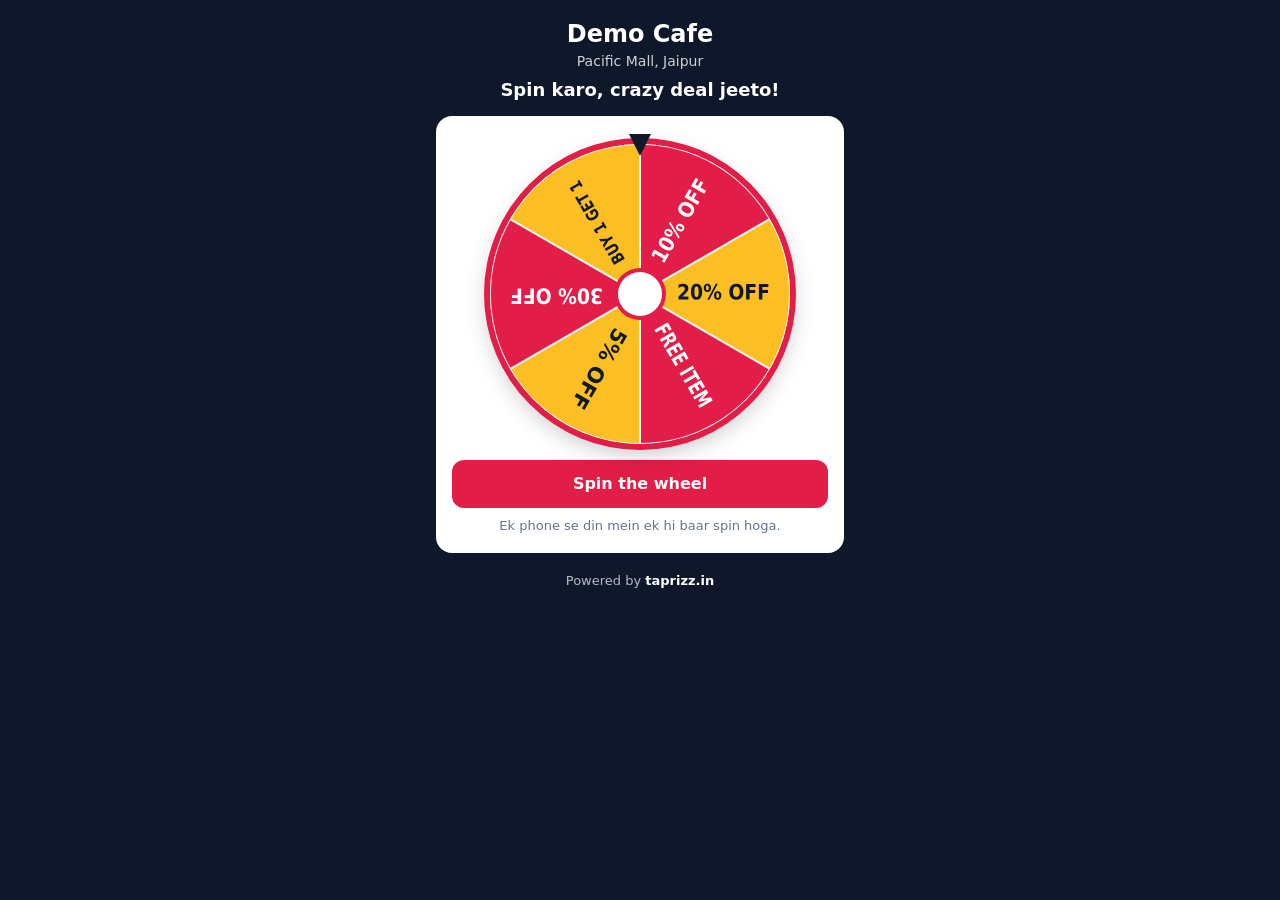
==== index.html @ 3d4a6580 "Add static spin-wheel crazy deal page with coupon verify Co-Authored-By: Claude Sonnet 5.5 <noreply@" ====
<!doctype html>
<html lang="en">
<head>
  <meta charset="utf-8">
  <meta name="viewport" content="width=device-width, initial-scale=1">
  <title>Crazy Deal Spin</title>
  <meta name="robots" content="noindex">
  <link rel="icon" href="data:,">
  <link rel="stylesheet" href="assets/style.css">
</head>
<body>
  <main class="page">
    <header class="hero">
      <h1 id="storeName"></h1>
      <p class="branch" id="branch"></p>
      <p class="tagline" id="tagline"></p>
    </header>

    <section class="card" id="gameCard">
      <div class="wheel-wrap">
        <div class="pointer"></div>
        <canvas id="wheel" width="600" height="600" aria-label="Spin wheel"></canvas>
        <div class="hub"></div>
      </div>
      <button class="primary" id="spinBtn" type="button">Spin the wheel</button>
      <p class="hint">Ek phone se din mein ek hi baar spin hoga.</p>
    </section>

    <section class="card coupon hidden" id="couponCard">
      <p class="won">Congratulations! Aapne jeeta</p>
      <p class="prize" id="prizeLabel"></p>
      <div class="code" id="couponCode"></div>
      <p class="terms" id="terms"></p>
    </section>

    <nav class="actions hidden" id="actions">
      <a class="btn review" id="reviewBtn" target="_blank" rel="noopener">Review likho (AI se aasaan)</a>
      <a class="btn wa" id="waBtn" target="_blank" rel="noopener">WhatsApp par baat karo</a>
      <a class="btn ig" id="igBtn" target="_blank" rel="noopener">Instagram par follow karo</a>
    </nav>

    <footer class="footer">
      Powered by <a href="https://taprizz.in" target="_blank" rel="noopener">taprizz.in</a>
    </footer>
  </main>

  <script src="stores.js"></script>
  <script src="assets/coupon.js"></script>
  <script src="assets/app.js"></script>
</body>
</html>
---- assets/style.css ----
:root {
  --brand: #e11d48;
  --bg: #0f172a;
  --card: #ffffff;
  --text: #0f172a;
  --muted: #64748b;
  --radius: 16px;
}

* { box-sizing: border-box; }

html, body { margin: 0; padding: 0; }

body {
  font-family: system-ui, -apple-system, "Segoe UI", Roboto, sans-serif;
  background: var(--bg);
  color: var(--text);
  min-height: 100vh;
  display: flex;
  justify-content: center;
}

.page {
  width: 100%;
  max-width: 440px;
  padding: 20px 16px 28px;
  display: flex;
  flex-direction: column;
  gap: 16px;
}

.hero { text-align: center; color: #fff; }
.hero h1 { margin: 0 0 4px; font-size: 24px; line-height: 1.2; }
.hero .branch { margin: 0; font-size: 14px; opacity: 0.8; }
.hero .tagline { margin: 10px 0 0; font-size: 18px; font-weight: 600; }

.card {
  background: var(--card);
  border-radius: var(--radius);
  padding: 20px 16px;
  text-align: center;
}

.wheel-wrap {
  position: relative;
  width: min(300px, 78vw);
  aspect-ratio: 1;
  margin: 8px auto 16px;
}

.wheel-wrap canvas {
  width: 100%;
  height: 100%;
  display: block;
  border-radius: 50%;
  box-shadow: 0 0 0 6px var(--brand), 0 8px 24px rgba(0, 0, 0, 0.25);
  transition: transform 4.6s cubic-bezier(0.12, 0.7, 0.1, 1);
}

.pointer {
  position: absolute;
  top: -10px;
  left: 50%;
  width: 0;
  height: 0;
  transform: translateX(-50%);
  border-left: 11px solid transparent;
  border-right: 11px solid transparent;
  border-top: 22px solid #111827;
  z-index: 2;
}

.hub {
  position: absolute;
  inset: 0;
  margin: auto;
  width: 44px;
  height: 44px;
  border-radius: 50%;
  background: #fff;
  box-shadow: 0 0 0 4px var(--brand);
  z-index: 1;
}

button, .btn {
  font: inherit;
  cursor: pointer;
  border: 0;
  border-radius: 12px;
  padding: 14px 16px;
  font-weight: 700;
  font-size: 16px;
  text-decoration: none;
  display: inline-flex;
  align-items: center;
  justify-content: center;
  gap: 8px;
  min-height: 48px;
}

.primary { background: var(--brand); color: #fff; width: 100%; }
.primary:disabled { opacity: 0.6; cursor: not-allowed; }

.hint { margin: 10px 0 0; font-size: 13px; color: var(--muted); }

.coupon { text-align: center; }
.coupon .won { margin: 0; font-size: 14px; color: var(--muted); }
.coupon .prize { margin: 4px 0 12px; font-size: 22px; font-weight: 800; color: var(--brand); }
.coupon .code {
  display: inline-block;
  padding: 10px 14px;
  border: 2px dashed var(--brand);
  border-radius: 10px;
  font-family: ui-monospace, Menlo, Consolas, monospace;
  font-size: 18px;
  font-weight: 700;
  letter-spacing: 1px;
  word-break: break-all;
}
.coupon .terms { margin: 12px 0 0; font-size: 13px; color: var(--muted); line-height: 1.5; }
.coupon .terms strong { color: var(--text); }

.actions { display: grid; gap: 10px; }
.actions .btn { width: 100%; background: #fff; color: var(--text); }
.actions .btn.review { background: var(--brand); color: #fff; }
.actions .btn.wa { background: #25d366; color: #063; }
.actions .btn.ig { background: #fff; color: var(--text); }

.footer { text-align: center; font-size: 13px; color: rgba(255, 255, 255, 0.7); padding-top: 4px; }
.footer a { color: #fff; font-weight: 700; text-decoration: none; }
.footer a:hover { text-decoration: underline; }

.hidden { display: none !important; }

/* verify page */
.field { display: grid; gap: 6px; text-align: left; margin-bottom: 12px; }
.field label { font-size: 14px; font-weight: 600; }
.field input {
  font: inherit;
  padding: 12px;
  border: 1px solid #cbd5e1;
  border-radius: 10px;
  text-transform: uppercase;
  font-family: ui-monospace, Menlo, Consolas, monospace;
}
.result { margin-top: 14px; padding: 14px; border-radius: 12px; text-align: left; font-size: 15px; line-height: 1.5; }
.result.ok { background: #dcfce7; color: #14532d; }
.result.bad { background: #fee2e2; color: #7f1d1d; }
.result.warn { background: #fef9c3; color: #713f12; }
.secondary { background: #e2e8f0; color: var(--text); width: 100%; margin-top: 10px; }

@media (prefers-reduced-motion: reduce) {
  .wheel-wrap canvas { transition-duration: 0.01s; }
}
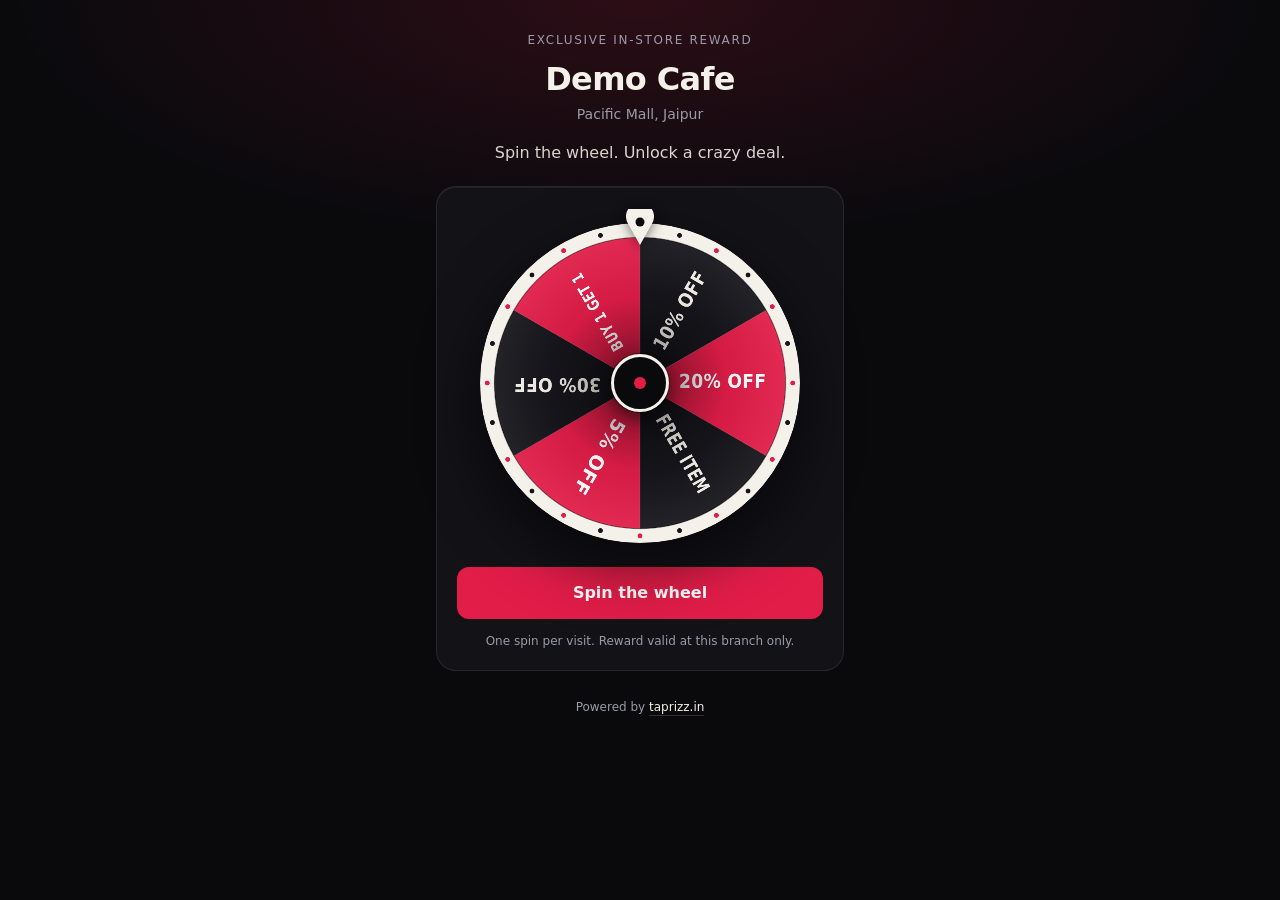
==== commit ea37d2d8: "Redesign as premium dark theme with English copy Co-Authored-By: Claude Sonnet 5.5 <noreply@anthropi" ====
--- a/index.html
+++ b/index.html
@@ -2,41 +2,69 @@
 <html lang="en">
 <head>
   <meta charset="utf-8">
-  <meta name="viewport" content="width=device-width, initial-scale=1">
-  <title>Crazy Deal Spin</title>
+  <meta name="viewport" content="width=device-width, initial-scale=1, viewport-fit=cover">
+  <meta name="theme-color" content="#0a0a0d">
   <meta name="robots" content="noindex">
+  <title>Spin to Win</title>
   <link rel="icon" href="data:,">
   <link rel="stylesheet" href="assets/style.css">
 </head>
 <body>
   <main class="page">
     <header class="hero">
+      <p class="eyebrow">Exclusive in-store reward</p>
       <h1 id="storeName"></h1>
       <p class="branch" id="branch"></p>
       <p class="tagline" id="tagline"></p>
     </header>
 
-    <section class="card" id="gameCard">
+    <section class="card" id="gameCard" aria-labelledby="spinBtn">
       <div class="wheel-wrap">
-        <div class="pointer"></div>
-        <canvas id="wheel" width="600" height="600" aria-label="Spin wheel"></canvas>
+        <svg class="pointer" viewBox="0 0 28 36" aria-hidden="true">
+          <path d="M14 36 2.5 15.5A14 14 0 1 1 25.5 15.5Z" fill="#f4f1ea"/>
+          <circle cx="14" cy="13" r="4.5" fill="#0a0a0d"/>
+        </svg>
+        <canvas id="wheel" width="800" height="800" role="img" aria-label="Prize wheel"></canvas>
         <div class="hub"></div>
       </div>
       <button class="primary" id="spinBtn" type="button">Spin the wheel</button>
-      <p class="hint">Ek phone se din mein ek hi baar spin hoga.</p>
+      <p class="hint">One spin per visit. Reward valid at this branch only.</p>
     </section>
 
-    <section class="card coupon hidden" id="couponCard">
-      <p class="won">Congratulations! Aapne jeeta</p>
-      <p class="prize" id="prizeLabel"></p>
-      <div class="code" id="couponCode"></div>
-      <p class="terms" id="terms"></p>
+    <section class="ticket hidden" id="couponCard" aria-live="polite">
+      <div class="ticket-top">
+        <p class="eyebrow" id="ticketEyebrow">You won</p>
+        <h2 class="prize" id="prizeLabel"></h2>
+        <p class="prize-note" id="prizeNote"></p>
+      </div>
+      <hr class="rule">
+      <div class="ticket-bottom">
+        <div class="code-row">
+          <span class="code" id="couponCode"></span>
+          <button class="copy" id="copyBtn" type="button">Copy</button>
+        </div>
+        <dl class="meta-grid">
+          <div><dt>Valid at</dt><dd id="validAt"></dd></div>
+          <div><dt>Expires</dt><dd id="expires"></dd></div>
+        </dl>
+        <p class="terms">Show this code at billing. Take a screenshot to keep it handy.</p>
+      </div>
     </section>
 
-    <nav class="actions hidden" id="actions">
-      <a class="btn review" id="reviewBtn" target="_blank" rel="noopener">Review likho (AI se aasaan)</a>
-      <a class="btn wa" id="waBtn" target="_blank" rel="noopener">WhatsApp par baat karo</a>
-      <a class="btn ig" id="igBtn" target="_blank" rel="noopener">Instagram par follow karo</a>
+    <nav class="actions hidden" id="actions" aria-label="More from this store">
+      <p class="section-label">While you are here</p>
+      <a class="btn review" id="reviewBtn" target="_blank" rel="noopener">
+        <svg width="18" height="18" viewBox="0 0 24 24" fill="none" stroke="currentColor" stroke-width="2" stroke-linecap="round" stroke-linejoin="round" aria-hidden="true"><path d="m12 3 2.8 5.7 6.2.9-4.5 4.4 1.1 6.2L12 17.2 6.4 20.2l1.1-6.2L3 9.6l6.2-.9z"/></svg>
+        Share your experience
+      </a>
+      <a class="btn secondary" id="waBtn" target="_blank" rel="noopener">
+        <svg width="18" height="18" viewBox="0 0 24 24" fill="none" stroke="currentColor" stroke-width="2" stroke-linecap="round" stroke-linejoin="round" aria-hidden="true"><path d="M21 11.5a8.4 8.4 0 0 1-12.4 7.4L3 20.5l1.7-5.4A8.4 8.4 0 1 1 21 11.5Z"/></svg>
+        Chat on WhatsApp
+      </a>
+      <a class="btn secondary" id="igBtn" target="_blank" rel="noopener">
+        <svg width="18" height="18" viewBox="0 0 24 24" fill="none" stroke="currentColor" stroke-width="2" stroke-linecap="round" stroke-linejoin="round" aria-hidden="true"><rect x="3" y="3" width="18" height="18" rx="5"/><circle cx="12" cy="12" r="4"/><circle cx="17.2" cy="6.8" r="0.6" fill="currentColor"/></svg>
+        Follow on Instagram
+      </a>
     </nav>
 
     <footer class="footer">
@@ -44,6 +72,8 @@
     </footer>
   </main>
 
+  <canvas id="confetti" aria-hidden="true"></canvas>
+
   <script src="stores.js"></script>
   <script src="assets/coupon.js"></script>
   <script src="assets/app.js"></script>
--- a/assets/style.css
+++ b/assets/style.css
@@ -1,51 +1,109 @@
+/* Taprizz Crazy Deal — premium dark theme
+   Palette: canvas (60) / raised surface (30) / one accent (10).
+   Type: 400 / 500 / 600 only. Sizes: 16 body, 14 secondary, 12 meta. */
+
 :root {
-  --brand: #e11d48;
-  --bg: #0f172a;
-  --card: #ffffff;
-  --text: #0f172a;
-  --muted: #64748b;
-  --radius: 16px;
+  color-scheme: dark;
+
+  --accent: #e11d48;
+  --canvas: #0a0a0d;
+  --surface: #121217;
+  --surface-2: #1a1a21;
+  --ivory: #f4f1ea;
+  --text: #f4f1ea;
+  --muted: #9b9ba8;
+  --border: rgba(255, 255, 255, 0.09);
+  --border-strong: rgba(255, 255, 255, 0.16);
+  --highlight: inset 0 1px 0 rgba(255, 255, 255, 0.06);
+
+  --font: ui-sans-serif, system-ui, -apple-system, "Segoe UI", Roboto, "Helvetica Neue", Arial, sans-serif;
+  --mono: ui-monospace, "SF Mono", Menlo, Consolas, monospace;
+
+  --motion-150: 150ms;
+  --motion-200: 200ms;
+  --motion-300: 300ms;
+  --ease-out: cubic-bezier(0.16, 1, 0.3, 1);
+  --ease-in: cubic-bezier(0.7, 0, 0.84, 0);
 }
 
 * { box-sizing: border-box; }
-
 html, body { margin: 0; padding: 0; }
 
 body {
-  font-family: system-ui, -apple-system, "Segoe UI", Roboto, sans-serif;
-  background: var(--bg);
-  color: var(--text);
+  font-family: var(--font);
+  font-size: 1rem;
+  font-weight: 400;
+  line-height: 1.55;
+  color: var(--text);
+  background:
+    radial-gradient(70% 38% at 50% 0%, color-mix(in srgb, var(--accent) 16%, transparent), transparent 70%),
+    var(--canvas);
+  background-repeat: no-repeat;
   min-height: 100vh;
+  min-height: 100dvh;
   display: flex;
   justify-content: center;
+  -webkit-font-smoothing: antialiased;
 }
 
 .page {
   width: 100%;
   max-width: 440px;
-  padding: 20px 16px 28px;
+  padding: 32px 16px 28px;
   display: flex;
   flex-direction: column;
-  gap: 16px;
-}
-
-.hero { text-align: center; color: #fff; }
-.hero h1 { margin: 0 0 4px; font-size: 24px; line-height: 1.2; }
-.hero .branch { margin: 0; font-size: 14px; opacity: 0.8; }
-.hero .tagline { margin: 10px 0 0; font-size: 18px; font-weight: 600; }
-
+  gap: 20px;
+}
+
+/* ---------- hero ---------- */
+.hero { text-align: center; }
+
+.eyebrow {
+  margin: 0 0 12px;
+  font-size: 0.75rem;
+  line-height: 1.4;
+  font-weight: 500;
+  letter-spacing: 0.14em;
+  text-transform: uppercase;
+  color: var(--muted);
+}
+
+.hero h1 {
+  margin: 0;
+  font-size: 2rem;
+  line-height: 1.15;
+  font-weight: 600;
+  letter-spacing: -0.02em;
+}
+
+.branch {
+  margin: 6px 0 0;
+  font-size: 0.875rem;
+  color: var(--muted);
+}
+
+.tagline {
+  margin: 16px 0 0;
+  font-size: 1rem;
+  color: var(--text);
+  opacity: 0.88;
+}
+
+/* ---------- surfaces ---------- */
 .card {
-  background: var(--card);
-  border-radius: var(--radius);
-  padding: 20px 16px;
-  text-align: center;
-}
-
+  background: var(--surface);
+  border: 1px solid var(--border);
+  border-radius: 20px;
+  box-shadow: var(--highlight);
+  padding: 24px 20px 20px;
+}
+
+/* ---------- wheel ---------- */
 .wheel-wrap {
   position: relative;
-  width: min(300px, 78vw);
+  width: min(320px, 78vw);
   aspect-ratio: 1;
-  margin: 8px auto 16px;
+  margin: 12px auto 24px;
 }
 
 .wheel-wrap canvas {
@@ -53,102 +111,276 @@
   height: 100%;
   display: block;
   border-radius: 50%;
-  box-shadow: 0 0 0 6px var(--brand), 0 8px 24px rgba(0, 0, 0, 0.25);
-  transition: transform 4.6s cubic-bezier(0.12, 0.7, 0.1, 1);
+  box-shadow: 0 24px 60px rgba(0, 0, 0, 0.55);
+  transition: transform 4.8s cubic-bezier(0.1, 0.75, 0.15, 1);
+  will-change: transform;
 }
 
 .pointer {
   position: absolute;
-  top: -10px;
+  top: -14px;
   left: 50%;
-  width: 0;
-  height: 0;
+  width: 28px;
+  height: 36px;
   transform: translateX(-50%);
-  border-left: 11px solid transparent;
-  border-right: 11px solid transparent;
-  border-top: 22px solid #111827;
   z-index: 2;
+  filter: drop-shadow(0 2px 6px rgba(0, 0, 0, 0.5));
 }
 
 .hub {
   position: absolute;
   inset: 0;
   margin: auto;
-  width: 44px;
-  height: 44px;
+  width: 58px;
+  height: 58px;
   border-radius: 50%;
-  background: #fff;
-  box-shadow: 0 0 0 4px var(--brand);
+  background: var(--canvas);
+  border: 3px solid var(--ivory);
+  box-shadow: 0 0 0 1px rgba(0, 0, 0, 0.4), 0 6px 18px rgba(0, 0, 0, 0.5);
   z-index: 1;
-}
-
+  display: grid;
+  place-items: center;
+}
+.hub::after {
+  content: "";
+  width: 12px;
+  height: 12px;
+  border-radius: 50%;
+  background: var(--accent);
+}
+
+/* ---------- buttons ---------- */
 button, .btn {
   font: inherit;
+  font-size: 1rem;
+  font-weight: 500;
+  line-height: 1.2;
   cursor: pointer;
-  border: 0;
+  border: 1px solid transparent;
   border-radius: 12px;
-  padding: 14px 16px;
-  font-weight: 700;
-  font-size: 16px;
-  text-decoration: none;
+  min-height: 52px;
+  padding: 0 18px;
   display: inline-flex;
   align-items: center;
   justify-content: center;
-  gap: 8px;
-  min-height: 48px;
-}
-
-.primary { background: var(--brand); color: #fff; width: 100%; }
-.primary:disabled { opacity: 0.6; cursor: not-allowed; }
-
-.hint { margin: 10px 0 0; font-size: 13px; color: var(--muted); }
-
-.coupon { text-align: center; }
-.coupon .won { margin: 0; font-size: 14px; color: var(--muted); }
-.coupon .prize { margin: 4px 0 12px; font-size: 22px; font-weight: 800; color: var(--brand); }
-.coupon .code {
-  display: inline-block;
-  padding: 10px 14px;
-  border: 2px dashed var(--brand);
-  border-radius: 10px;
-  font-family: ui-monospace, Menlo, Consolas, monospace;
-  font-size: 18px;
-  font-weight: 700;
-  letter-spacing: 1px;
+  gap: 10px;
+  text-decoration: none;
+  color: var(--text);
+  transition:
+    opacity var(--motion-150) var(--ease-out),
+    border-color var(--motion-150) var(--ease-out),
+    background-color var(--motion-150) var(--ease-out);
+}
+
+button:focus-visible, .btn:focus-visible, input:focus-visible, a:focus-visible {
+  outline: 2px solid var(--ivory);
+  outline-offset: 3px;
+}
+
+.primary {
+  width: 100%;
+  background: var(--accent);
+  color: #fff;
+  font-weight: 600;
+}
+.primary:hover:not(:disabled) { opacity: 0.92; }
+.primary:active:not(:disabled) { opacity: 0.85; }
+.primary:disabled { opacity: 0.55; cursor: default; }
+
+.btn.secondary, button.secondary {
+  background: var(--surface);
+  border-color: var(--border-strong);
+  width: 100%;
+}
+.btn.secondary:hover, button.secondary:hover { border-color: rgba(255, 255, 255, 0.3); }
+
+.btn svg { flex: none; }
+
+.hint {
+  margin: 14px 0 0;
+  font-size: 0.75rem;
+  line-height: 1.4;
+  color: var(--muted);
+  text-align: center;
+}
+
+/* ---------- ticket ---------- */
+.ticket {
+  background: var(--surface);
+  border: 1px solid var(--border);
+  border-radius: 20px;
+  box-shadow: var(--highlight);
+  overflow: hidden;
+}
+
+.ticket-top { padding: 28px 22px 24px; text-align: center; }
+
+.ticket-top .eyebrow { color: var(--muted); margin-bottom: 14px; }
+
+.prize {
+  margin: 0;
+  font-size: 2rem;
+  line-height: 1.15;
+  font-weight: 600;
+  letter-spacing: -0.02em;
+}
+
+.prize-note {
+  margin: 10px 0 0;
+  font-size: 0.875rem;
+  color: var(--muted);
+}
+
+.rule {
+  border: 0;
+  border-top: 1px dashed var(--border-strong);
+  margin: 0;
+}
+
+.ticket-bottom { padding: 20px 22px 22px; display: grid; gap: 18px; }
+
+.code-row {
+  display: flex;
+  align-items: center;
+  justify-content: space-between;
+  gap: 12px;
+  background: var(--canvas);
+  border: 1px solid var(--border);
+  border-radius: 12px;
+  padding: 8px 8px 8px 14px;
+}
+
+.code {
+  font-family: var(--mono);
+  font-size: 1rem;
+  font-weight: 600;
+  letter-spacing: 0.04em;
   word-break: break-all;
 }
-.coupon .terms { margin: 12px 0 0; font-size: 13px; color: var(--muted); line-height: 1.5; }
-.coupon .terms strong { color: var(--text); }
-
+
+.copy {
+  min-height: 40px;
+  padding: 0 14px;
+  font-size: 0.875rem;
+  background: var(--surface-2);
+  border-color: var(--border-strong);
+  flex: none;
+}
+
+.meta-grid {
+  display: grid;
+  grid-template-columns: 1fr 1fr;
+  gap: 16px;
+}
+.meta-grid dt {
+  font-size: 0.75rem;
+  line-height: 1.4;
+  letter-spacing: 0.1em;
+  text-transform: uppercase;
+  color: var(--muted);
+  margin: 0 0 4px;
+  font-weight: 500;
+}
+.meta-grid dd {
+  margin: 0;
+  font-size: 0.875rem;
+  font-weight: 500;
+  line-height: 1.4;
+}
+
+.terms {
+  margin: 0;
+  font-size: 0.75rem;
+  line-height: 1.45;
+  color: var(--muted);
+}
+
+/* ---------- actions ---------- */
 .actions { display: grid; gap: 10px; }
-.actions .btn { width: 100%; background: #fff; color: var(--text); }
-.actions .btn.review { background: var(--brand); color: #fff; }
-.actions .btn.wa { background: #25d366; color: #063; }
-.actions .btn.ig { background: #fff; color: var(--text); }
-
-.footer { text-align: center; font-size: 13px; color: rgba(255, 255, 255, 0.7); padding-top: 4px; }
-.footer a { color: #fff; font-weight: 700; text-decoration: none; }
-.footer a:hover { text-decoration: underline; }
-
+.actions .section-label {
+  margin: 4px 0 2px;
+  font-size: 0.75rem;
+  letter-spacing: 0.14em;
+  text-transform: uppercase;
+  color: var(--muted);
+  font-weight: 500;
+  text-align: center;
+}
+.actions .btn.review { background: var(--accent); color: #fff; font-weight: 600; border-color: transparent; }
+.actions .btn.review:hover { opacity: 0.92; }
+
+/* ---------- footer ---------- */
+.footer {
+  text-align: center;
+  font-size: 0.75rem;
+  line-height: 1.4;
+  color: var(--muted);
+  padding-top: 8px;
+}
+.footer a {
+  color: var(--text);
+  font-weight: 500;
+  text-decoration: none;
+  border-bottom: 1px solid var(--border-strong);
+  padding-bottom: 1px;
+}
+.footer a:hover { border-color: var(--text); }
+
+/* ---------- state / motion ---------- */
 .hidden { display: none !important; }
 
-/* verify page */
-.field { display: grid; gap: 6px; text-align: left; margin-bottom: 12px; }
-.field label { font-size: 14px; font-weight: 600; }
+.rise { animation: rise var(--motion-300) var(--ease-out) both; }
+.rise.d1 { animation-delay: 80ms; }
+.rise.d2 { animation-delay: 160ms; }
+
+@keyframes rise {
+  from { opacity: 0; transform: translateY(8px); }
+  to   { opacity: 1; transform: none; }
+}
+
+#confetti {
+  position: fixed;
+  inset: 0;
+  width: 100%;
+  height: 100%;
+  pointer-events: none;
+  z-index: 10;
+}
+
+/* ---------- verify page ---------- */
+.field { display: grid; gap: 8px; text-align: left; margin-bottom: 14px; }
+.field label { font-size: 0.875rem; font-weight: 500; color: var(--muted); }
 .field input {
   font: inherit;
-  padding: 12px;
-  border: 1px solid #cbd5e1;
-  border-radius: 10px;
+  font-family: var(--mono);
+  font-size: 1rem;
+  color: var(--text);
+  background: var(--canvas);
+  border: 1px solid var(--border-strong);
+  border-radius: 12px;
+  padding: 14px;
+  min-height: 52px;
   text-transform: uppercase;
-  font-family: ui-monospace, Menlo, Consolas, monospace;
-}
-.result { margin-top: 14px; padding: 14px; border-radius: 12px; text-align: left; font-size: 15px; line-height: 1.5; }
-.result.ok { background: #dcfce7; color: #14532d; }
-.result.bad { background: #fee2e2; color: #7f1d1d; }
-.result.warn { background: #fef9c3; color: #713f12; }
-.secondary { background: #e2e8f0; color: var(--text); width: 100%; margin-top: 10px; }
+  letter-spacing: 0.04em;
+}
+.field input::placeholder { color: #5d5d6a; }
+
+.result {
+  margin-top: 16px;
+  padding: 14px 16px;
+  border-radius: 12px;
+  border: 1px solid;
+  font-size: 0.875rem;
+  line-height: 1.55;
+}
+.result strong { font-weight: 600; font-size: 1rem; display: block; margin-bottom: 2px; }
+.result.ok   { background: rgba(34, 197, 94, 0.08);  border-color: rgba(34, 197, 94, 0.3);  color: #bbf7d0; }
+.result.bad  { background: rgba(239, 68, 68, 0.08);  border-color: rgba(239, 68, 68, 0.3);  color: #fecaca; }
+.result.warn { background: rgba(245, 158, 11, 0.08); border-color: rgba(245, 158, 11, 0.3); color: #fde68a; }
+.card .secondary { margin-top: 10px; }
 
 @media (prefers-reduced-motion: reduce) {
   .wheel-wrap canvas { transition-duration: 0.01s; }
-}
+  .rise { animation: none; }
+  button, .btn { transition: none; }
+}
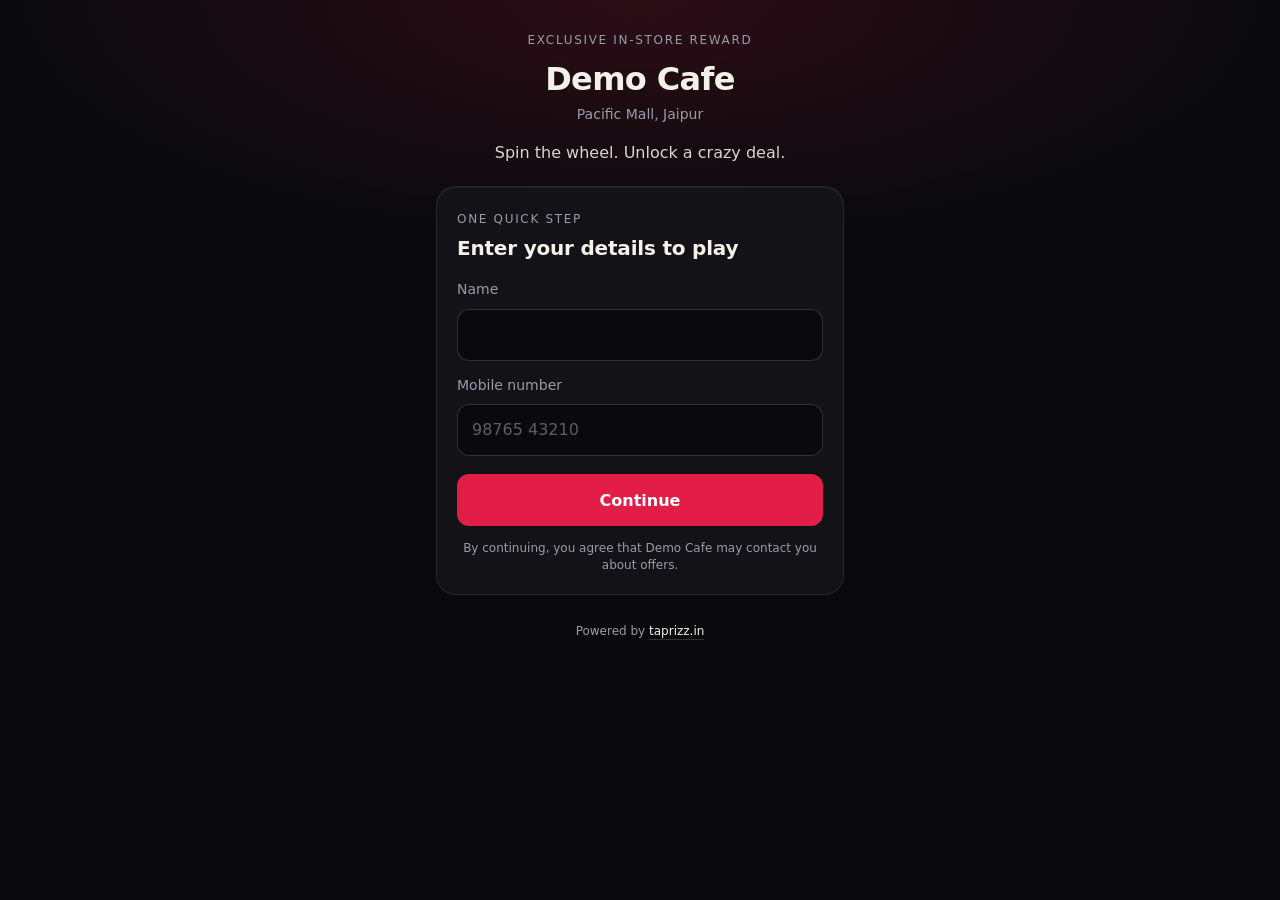
==== commit b3e2f349: "Add scratch card, blank slots, secure randomness, lead capture, admin page Co-Authored-By: Claude So" ====
--- a/index.html
+++ b/index.html
@@ -5,12 +5,14 @@
   <meta name="viewport" content="width=device-width, initial-scale=1, viewport-fit=cover">
   <meta name="theme-color" content="#0a0a0d">
   <meta name="robots" content="noindex">
-  <title>Spin to Win</title>
+  <title>Crazy Deal</title>
   <link rel="icon" href="data:,">
   <link rel="stylesheet" href="assets/style.css">
 </head>
 <body>
   <main class="page">
+    <p class="preview-bar hidden" id="previewBar">Preview mode. Nothing is saved or sent.</p>
+
     <header class="hero">
       <p class="eyebrow">Exclusive in-store reward</p>
       <h1 id="storeName"></h1>
@@ -18,53 +20,70 @@
       <p class="tagline" id="tagline"></p>
     </header>
 
-    <section class="card" id="gameCard" aria-labelledby="spinBtn">
-      <div class="wheel-wrap">
-        <svg class="pointer" viewBox="0 0 28 36" aria-hidden="true">
-          <path d="M14 36 2.5 15.5A14 14 0 1 1 25.5 15.5Z" fill="#f4f1ea"/>
-          <circle cx="14" cy="13" r="4.5" fill="#0a0a0d"/>
-        </svg>
-        <canvas id="wheel" width="800" height="800" role="img" aria-label="Prize wheel"></canvas>
-        <div class="hub"></div>
-      </div>
-      <button class="primary" id="spinBtn" type="button">Spin the wheel</button>
-      <p class="hint">One spin per visit. Reward valid at this branch only.</p>
+    <!-- Step 1 (optional): customer details -->
+    <section class="card hidden" id="gateCard" aria-labelledby="gateTitle">
+      <p class="eyebrow">One quick step</p>
+      <h2 class="card-title" id="gateTitle">Enter your details to play</h2>
+      <form id="leadForm" novalidate>
+        <div class="field">
+          <label for="leadName">Name</label>
+          <input id="leadName" name="name" type="text" autocomplete="name" required>
+        </div>
+        <div class="field">
+          <label for="leadPhone">Mobile number</label>
+          <input id="leadPhone" name="phone" type="tel" inputmode="tel" autocomplete="tel" placeholder="98765 43210" required>
+        </div>
+        <p class="error hidden" id="leadError" role="alert"></p>
+        <button class="primary" type="submit">Continue</button>
+        <p class="hint" id="consent"></p>
+      </form>
     </section>
 
-    <section class="ticket hidden" id="couponCard" aria-live="polite">
+    <!-- Step 2: the game (wheel or scratch card is mounted here) -->
+    <section class="card hidden" id="gameCard">
+      <div id="gameHost"></div>
+      <p class="hint" id="gameHint"></p>
+    </section>
+
+    <!-- Step 3: result -->
+    <section class="ticket hidden" id="resultCard" aria-live="polite">
       <div class="ticket-top">
-        <p class="eyebrow" id="ticketEyebrow">You won</p>
+        <p class="eyebrow" id="ticketEyebrow"></p>
         <h2 class="prize" id="prizeLabel"></h2>
         <p class="prize-note" id="prizeNote"></p>
       </div>
-      <hr class="rule">
-      <div class="ticket-bottom">
-        <div class="code-row">
-          <span class="code" id="couponCode"></span>
-          <button class="copy" id="copyBtn" type="button">Copy</button>
+      <div id="ticketBottomWrap">
+        <hr class="rule">
+        <div class="ticket-bottom">
+          <div class="code-row">
+            <span class="code" id="couponCode"></span>
+            <button class="copy" id="copyBtn" type="button">Copy</button>
+          </div>
+          <dl class="meta-grid">
+            <div><dt>Valid at</dt><dd id="validAt"></dd></div>
+            <div><dt>Expires</dt><dd id="expires"></dd></div>
+          </dl>
+          <p class="terms">Show this code at billing. Take a screenshot to keep it handy.</p>
         </div>
-        <dl class="meta-grid">
-          <div><dt>Valid at</dt><dd id="validAt"></dd></div>
-          <div><dt>Expires</dt><dd id="expires"></dd></div>
-        </dl>
-        <p class="terms">Show this code at billing. Take a screenshot to keep it handy.</p>
       </div>
     </section>
 
-    <nav class="actions hidden" id="actions" aria-label="More from this store">
-      <p class="section-label">While you are here</p>
-      <a class="btn review" id="reviewBtn" target="_blank" rel="noopener">
-        <svg width="18" height="18" viewBox="0 0 24 24" fill="none" stroke="currentColor" stroke-width="2" stroke-linecap="round" stroke-linejoin="round" aria-hidden="true"><path d="m12 3 2.8 5.7 6.2.9-4.5 4.4 1.1 6.2L12 17.2 6.4 20.2l1.1-6.2L3 9.6l6.2-.9z"/></svg>
-        Share your experience
-      </a>
-      <a class="btn secondary" id="waBtn" target="_blank" rel="noopener">
-        <svg width="18" height="18" viewBox="0 0 24 24" fill="none" stroke="currentColor" stroke-width="2" stroke-linecap="round" stroke-linejoin="round" aria-hidden="true"><path d="M21 11.5a8.4 8.4 0 0 1-12.4 7.4L3 20.5l1.7-5.4A8.4 8.4 0 1 1 21 11.5Z"/></svg>
-        Chat on WhatsApp
-      </a>
-      <a class="btn secondary" id="igBtn" target="_blank" rel="noopener">
-        <svg width="18" height="18" viewBox="0 0 24 24" fill="none" stroke="currentColor" stroke-width="2" stroke-linecap="round" stroke-linejoin="round" aria-hidden="true"><rect x="3" y="3" width="18" height="18" rx="5"/><circle cx="12" cy="12" r="4"/><circle cx="17.2" cy="6.8" r="0.6" fill="currentColor"/></svg>
-        Follow on Instagram
-      </a>
+    <nav class="hidden" id="actions" aria-label="More from this store">
+      <p class="section-label">Stay connected</p>
+      <div class="link-list">
+        <a class="link-row" id="reviewBtn" target="_blank" rel="noopener">
+          <span class="link-text"><span class="link-title">AI review</span><span class="link-sub">Click to write yours in seconds</span></span>
+          <svg class="arrow" width="20" height="20" viewBox="0 0 24 24" fill="none" stroke="currentColor" stroke-width="1.75" stroke-linecap="round" stroke-linejoin="round" aria-hidden="true"><path d="M7 17 17 7M8 7h9v9"/></svg>
+        </a>
+        <a class="link-row" id="igBtn" target="_blank" rel="noopener">
+          <span class="link-text"><span class="link-title">Instagram</span><span class="link-sub">Follow for offers and new arrivals</span></span>
+          <svg class="arrow" width="20" height="20" viewBox="0 0 24 24" fill="none" stroke="currentColor" stroke-width="1.75" stroke-linecap="round" stroke-linejoin="round" aria-hidden="true"><path d="M7 17 17 7M8 7h9v9"/></svg>
+        </a>
+        <a class="link-row" id="waBtn" target="_blank" rel="noopener">
+          <span class="link-text"><span class="link-title">WhatsApp</span><span class="link-sub">Chat with the store directly</span></span>
+          <svg class="arrow" width="20" height="20" viewBox="0 0 24 24" fill="none" stroke="currentColor" stroke-width="1.75" stroke-linecap="round" stroke-linejoin="round" aria-hidden="true"><path d="M7 17 17 7M8 7h9v9"/></svg>
+        </a>
+      </div>
     </nav>
 
     <footer class="footer">
@@ -75,7 +94,10 @@
   <canvas id="confetti" aria-hidden="true"></canvas>
 
   <script src="stores.js"></script>
+  <script src="assets/rand.js"></script>
   <script src="assets/coupon.js"></script>
+  <script src="assets/wheel.js"></script>
+  <script src="assets/scratch.js"></script>
   <script src="assets/app.js"></script>
 </body>
 </html>
--- a/assets/style.css
+++ b/assets/style.css
@@ -295,19 +295,7 @@
   color: var(--muted);
 }
 
-/* ---------- actions ---------- */
-.actions { display: grid; gap: 10px; }
-.actions .section-label {
-  margin: 4px 0 2px;
-  font-size: 0.75rem;
-  letter-spacing: 0.14em;
-  text-transform: uppercase;
-  color: var(--muted);
-  font-weight: 500;
-  text-align: center;
-}
-.actions .btn.review { background: var(--accent); color: #fff; font-weight: 600; border-color: transparent; }
-.actions .btn.review:hover { opacity: 0.92; }
+/* ---------- actions (typography-led link list) ---------- */
 
 /* ---------- footer ---------- */
 .footer {
@@ -350,19 +338,18 @@
 /* ---------- verify page ---------- */
 .field { display: grid; gap: 8px; text-align: left; margin-bottom: 14px; }
 .field label { font-size: 0.875rem; font-weight: 500; color: var(--muted); }
-.field input {
+.field input, .field select {
   font: inherit;
-  font-family: var(--mono);
   font-size: 1rem;
   color: var(--text);
   background: var(--canvas);
   border: 1px solid var(--border-strong);
   border-radius: 12px;
-  padding: 14px;
+  padding: 0 14px;
   min-height: 52px;
-  text-transform: uppercase;
-  letter-spacing: 0.04em;
-}
+  width: 100%;
+}
+.field input.code-input { font-family: var(--mono); text-transform: uppercase; letter-spacing: 0.04em; }
 .field input::placeholder { color: #5d5d6a; }
 
 .result {
@@ -384,3 +371,171 @@
   .rise { animation: none; }
   button, .btn { transition: none; }
 }
+
+/* ---------- link list ---------- */
+.section-label {
+  margin: 0 0 12px;
+  font-size: 0.75rem;
+  line-height: 1.4;
+  letter-spacing: 0.14em;
+  text-transform: uppercase;
+  color: var(--muted);
+  font-weight: 500;
+  text-align: center;
+}
+
+.link-list {
+  background: var(--surface);
+  border: 1px solid var(--border);
+  border-radius: 20px;
+  box-shadow: var(--highlight);
+  overflow: hidden;
+}
+
+.link-row {
+  display: flex;
+  align-items: center;
+  justify-content: space-between;
+  gap: 16px;
+  padding: 20px 22px;
+  color: var(--text);
+  text-decoration: none;
+  transition: background-color var(--motion-150) var(--ease-out);
+}
+.link-row + .link-row { border-top: 1px solid var(--border); }
+.link-row:hover { background: var(--surface-2); }
+.link-row:focus-visible { outline-offset: -3px; }
+
+.link-text { display: grid; gap: 2px; }
+.link-title { font-size: 1.25rem; line-height: 1.25; font-weight: 500; letter-spacing: -0.01em; }
+.link-sub { font-size: 0.875rem; line-height: 1.4; color: var(--muted); }
+.link-row .arrow { flex: none; color: var(--muted); transition: transform var(--motion-200) var(--ease-out), color var(--motion-150) var(--ease-out); }
+.link-row:hover .arrow { color: var(--text); transform: translate(2px, -2px); }
+
+/* ---------- lead form ---------- */
+.card-title {
+  margin: 0 0 18px;
+  font-size: 1.25rem;
+  line-height: 1.25;
+  font-weight: 600;
+  letter-spacing: -0.01em;
+  text-align: left;
+}
+.card > .eyebrow { text-align: left; margin-bottom: 8px; }
+#leadForm .primary { margin-top: 4px; }
+.error { margin: 0 0 12px; font-size: 0.875rem; color: #fecaca; }
+
+/* ---------- scratch card ---------- */
+.scratch-wrap {
+  position: relative;
+  width: 100%;
+  aspect-ratio: 16 / 10;
+  margin: 4px 0 16px;
+  border-radius: 16px;
+  overflow: hidden;
+  border: 1px solid var(--border-strong);
+  background: var(--canvas);
+  box-shadow: 0 24px 60px rgba(0, 0, 0, 0.45);
+}
+.scratch-under {
+  position: absolute;
+  inset: 0;
+  display: flex;
+  flex-direction: column;
+  align-items: center;
+  justify-content: center;
+  padding: 20px;
+  text-align: center;
+  opacity: 0;
+}
+.scratch-under.is-ready { opacity: 1; }
+.scratch-under .eyebrow { margin: 0 0 10px; }
+.scratch-prize { margin: 0; font-size: 1.5rem; line-height: 1.2; font-weight: 600; letter-spacing: -0.02em; }
+.scratch-foil {
+  position: absolute;
+  inset: 0;
+  width: 100%;
+  height: 100%;
+  touch-action: none;
+  cursor: grab;
+  opacity: 1;
+  transition: opacity var(--motion-300) var(--ease-in);
+}
+.scratch-foil.is-gone { opacity: 0; pointer-events: none; }
+
+.link-btn {
+  display: block;
+  margin: 0 auto 4px;
+  min-height: 44px;
+  background: none;
+  border: 0;
+  color: var(--muted);
+  font-size: 0.875rem;
+  font-weight: 400;
+  text-decoration: underline;
+  text-underline-offset: 3px;
+  text-decoration-color: var(--border-strong);
+}
+.link-btn:hover { color: var(--text); }
+
+/* ---------- preview bar ---------- */
+.preview-bar {
+  margin: 0;
+  padding: 10px 14px;
+  text-align: center;
+  font-size: 0.75rem;
+  letter-spacing: 0.06em;
+  color: #fde68a;
+  background: rgba(245, 158, 11, 0.08);
+  border: 1px solid rgba(245, 158, 11, 0.3);
+  border-radius: 12px;
+}
+
+@media (prefers-reduced-motion: reduce) {
+  .scratch-foil { transition: none; }
+  .link-row, .link-row .arrow { transition: none; }
+}
+
+/* ---------- admin ---------- */
+.page.wide { max-width: 720px; }
+.admin { text-align: left; }
+.admin .card-title { margin-top: 28px; }
+.admin .card-title:first-child { margin-top: 0; }
+.admin code { font-family: var(--mono); font-size: 0.875rem; color: var(--text); }
+.grid2 { display: grid; grid-template-columns: 1fr; gap: 0 16px; }
+@media (min-width: 560px) { .grid2 { grid-template-columns: 1fr 1fr; } }
+.field input[type="color"] { padding: 4px; }
+.hint.left { text-align: left; margin: 0 0 12px; }
+.prizes { display: grid; gap: 12px; margin-bottom: 12px; }
+.prize-row {
+  display: grid;
+  grid-template-columns: 1fr;
+  gap: 0 12px;
+  padding: 14px 14px 4px;
+  background: var(--canvas);
+  border: 1px solid var(--border);
+  border-radius: 14px;
+}
+@media (min-width: 560px) { .prize-row { grid-template-columns: 2fr 1.2fr 0.8fr auto; align-items: end; } }
+.prize-row .odds { display: flex; align-items: center; justify-content: space-between; gap: 12px; margin-bottom: 14px; min-height: 52px; font-size: 0.875rem; color: var(--muted); }
+.prize-row .odds .link-btn { margin: 0; }
+.add { margin-bottom: 12px; }
+.check { display: flex; align-items: center; gap: 10px; margin: 0 0 16px; font-size: 0.875rem; color: var(--text); }
+.check input { width: 20px; height: 20px; accent-color: var(--accent); }
+.btn-row { display: grid; grid-template-columns: 1fr 1fr; gap: 10px; margin-bottom: 16px; }
+.btn-row button { width: 100%; }
+.qr-row { display: flex; align-items: center; gap: 16px; margin-bottom: 16px; }
+.qr { background: var(--ivory); padding: 10px; border-radius: 12px; line-height: 0; min-width: 100px; min-height: 100px; }
+.qr-row .secondary { width: auto; margin: 0; }
+.out {
+  margin: 0;
+  padding: 14px;
+  background: var(--canvas);
+  border: 1px solid var(--border);
+  border-radius: 12px;
+  font-family: var(--mono);
+  font-size: 0.75rem;
+  line-height: 1.5;
+  overflow-x: auto;
+  white-space: pre;
+}
